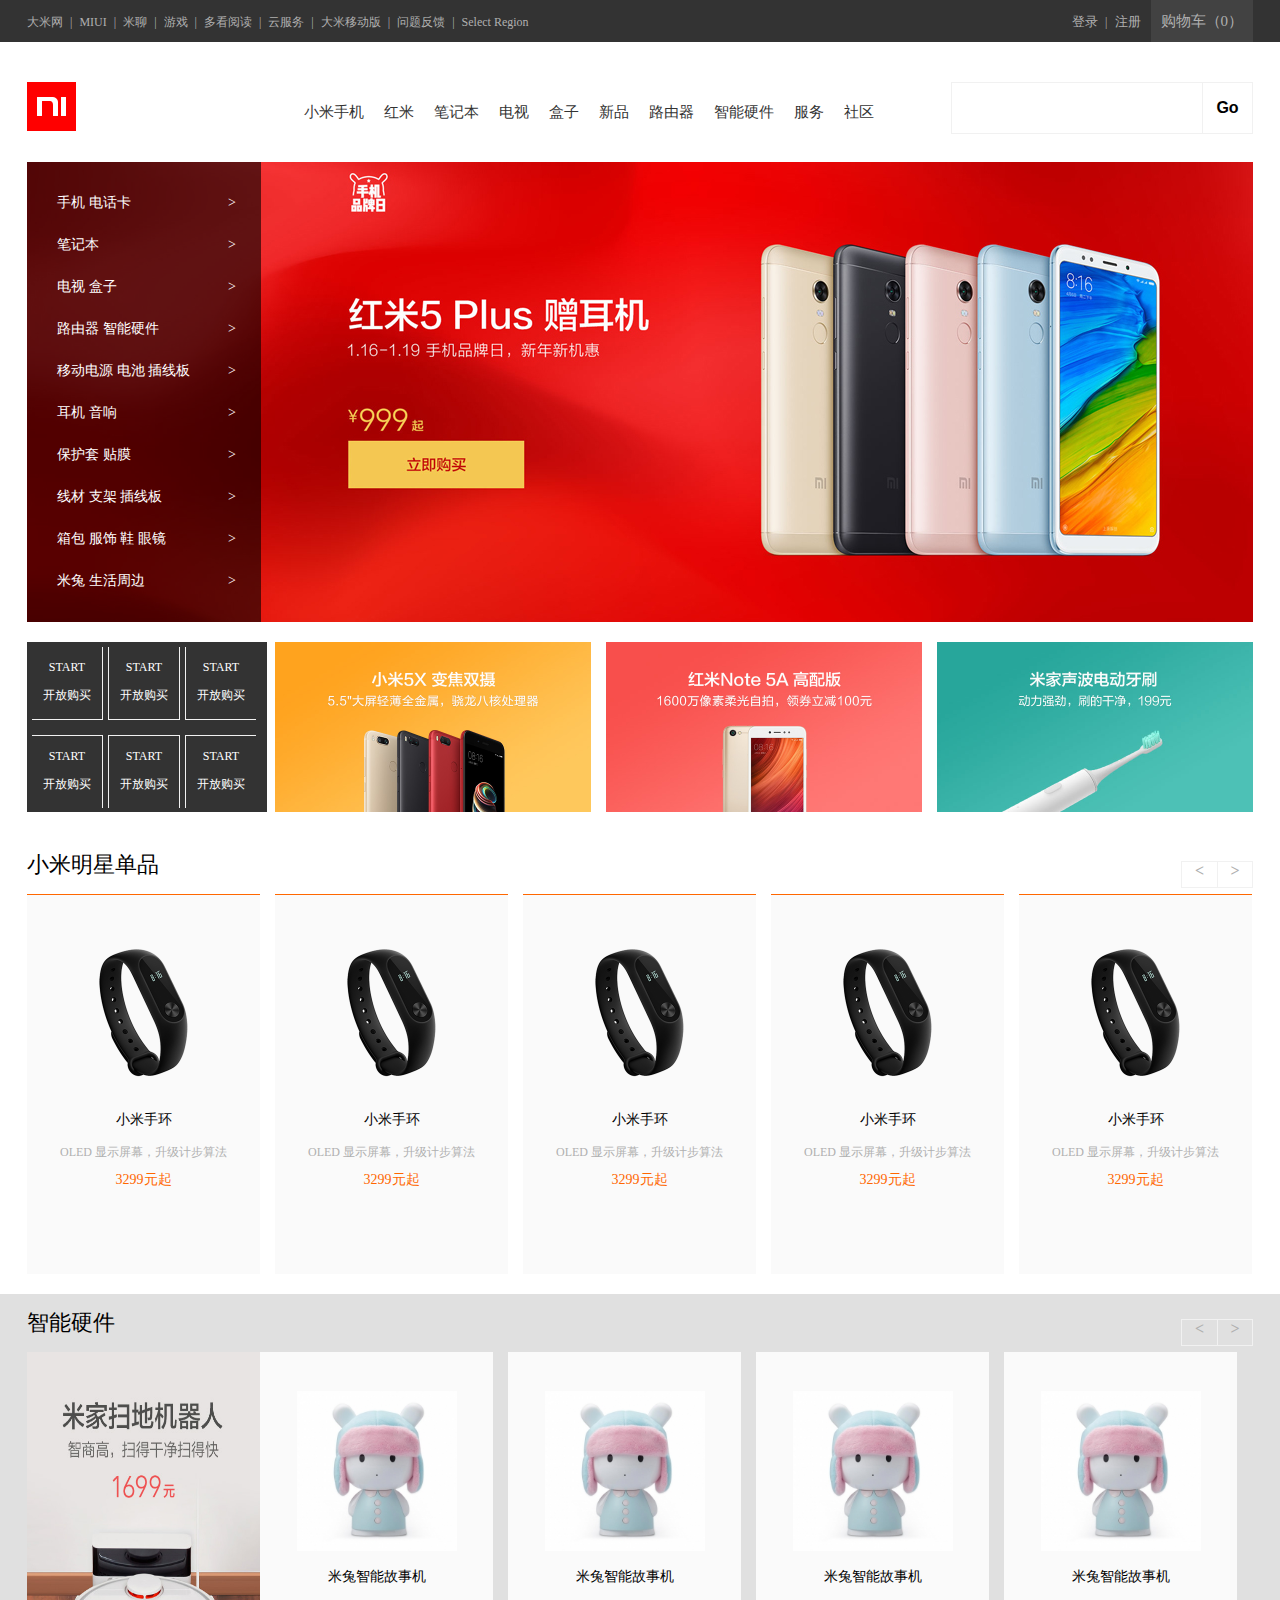
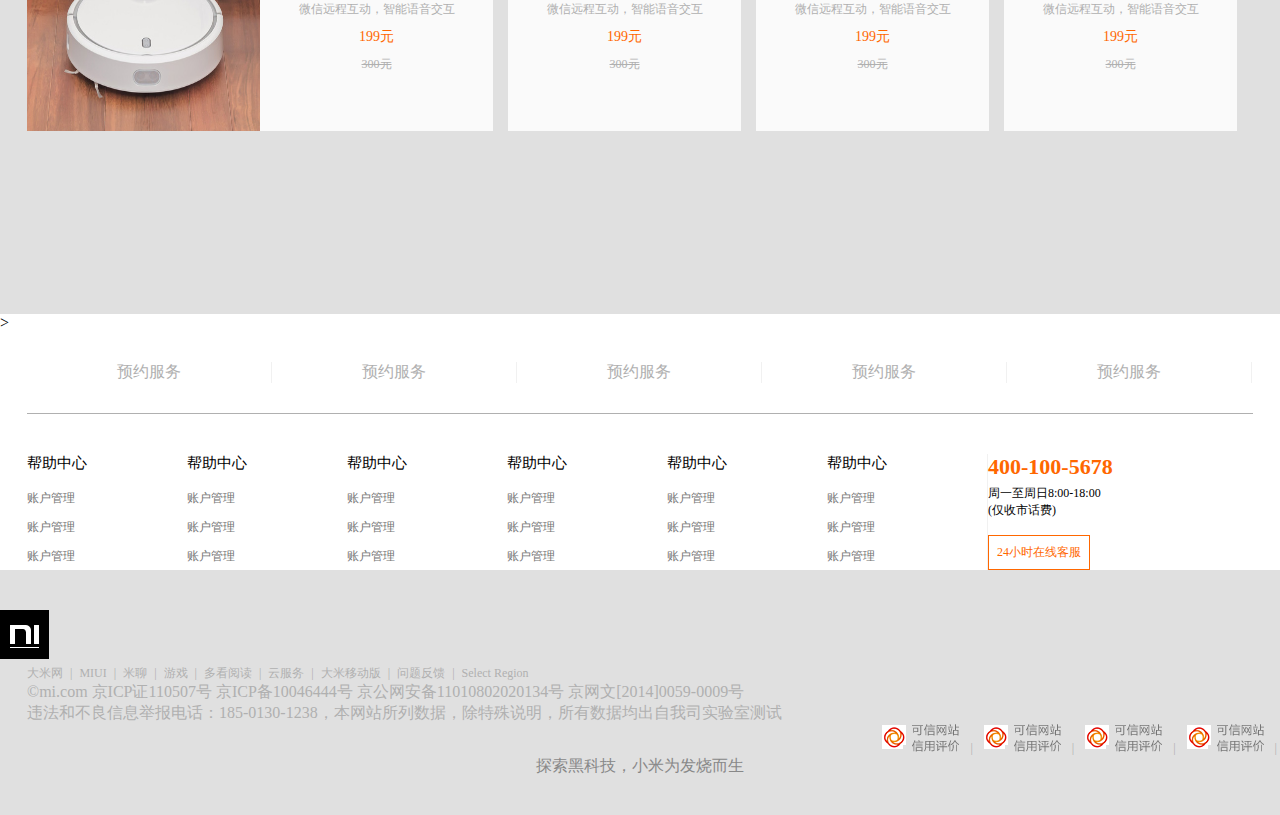
==== index.html @ 0081e601 "666" ====
<!DOCTYPE html>
<html lang="en">
<head>
    <meta charset="UTF-8">
    <title> 我们不一样</title>
    <link rel="stylesheet" href="./reset.css">
    <link rel="stylesheet" href="./02.css">
    <link rel="stylesheet" href="./qcfudong.css">
</head>
<body>
<!--头部开始-->
    <div class="top clear-fix">
        <div class="topzi">
            <div class="topleft" >
                <a href="">大米网</a>
                <span class="shu">|</span>
                <a href="">MIUI</a>
                <span class="shu">|</span>
                <a href="">米聊</a>
                <span class="shu">|</span>
                <a href="">游戏</a>
                <span class="shu">|</span>
                <a href="">多看阅读</a>
                <span class="shu">|</span>
                <a href="">云服务</a>
                <span class="shu">|</span>
                <a href="">大米移动版</a>
                <span class="shu">|</span>
                <a href="">问题反馈</a>
                <span class="shu">|</span>
                <a href="">Select Region</a>
            </div>
            <div class="topright">
                <div class="denglu">
                    <a href="">登录</a>
                    <span class="shu">|</span>
                    <a href="">注册</a>
                </div>
                <div class="shopcar">
                    <a href="">购物车（0）</a>
                </div>
            </div>
        </div>
    </div>
<!--头部结束-->
<!--导航开始-->
    <div class="nav clear-fix" >
        <h1 class="logo">
            <a href="#">
                <img src="./imgs/mi-logo.png" alt="小米官网">
            </a>
        </h1>
        <ul class="nav-item-wrap">
            <li><a href="">小米手机</a></li>
            <li><a href="">红米</a></li>
            <li><a href="">笔记本</a></li>
            <li><a href="">电视</a></li>
            <li><a href="">盒子</a></li>
            <li><a href="">新品</a></li>
            <li><a href="">路由器</a></li>
            <li><a href="">智能硬件</a></li>
            <li><a href="">服务</a></li>
            <li><a href="">社区</a></li>
        </ul>
        <div class="search-bar">
            <input type="text" class="search-input">
            <button class="search-btn">Go</button>
        </div>
    </div>
<!--导航结束-->
<!--轮播图开始-->
    <div class="banner clear-fix">
        <div class="side-bar">
            <ul>
                <li><a href="">手机 电话卡</a></li>
                <li><a href="">笔记本</a></li>
                <li><a href="">电视 盒子</a></li>
                <li><a href="">路由器 智能硬件</a></li>
                <li><a href="">移动电源 电池 插线板</a></li>
                <li><a href="">耳机 音响</a></li>
                <li><a href="">保护套 贴膜</a></li>
                <li><a href="">线材 支架 插线板</a></li>
                <li><a href="">箱包 服饰 鞋 眼镜</a></li>
                <li><a href="">米兔 生活周边</a></li>
            </ul>
        </div>
        <div class="banner-main">
            <img src="./imgs/hongmi5.jpg" alt="">
        </div>

    </div>
<!--轮播图结束-->
<!--主打产品开始-->
    <div class="home-hero clear-fix">
        <ul class="home-hero-left clear-fix">
            <li class="bdn-left bdn-top">
                <p class="item-title"><a href="">START</a></p>
                <p class="item-desc"><a href="">开放购买</a></p>
            </li>
            <li class=" bdn-top">
                <p class="item-title"><a href="">START</a></p>
                <p class="item-desc"><a href="">开放购买</a></p>
            </li>
            <li class="last bdn-right bdn-top ">
                <p class="item-title"><a href="">START</a></p>
                <p class="item-desc"><a href="">开放购买</a></p>
            </li>
            <li class="bdn-left bdn-bottom">
                <p class="item-title"><a href="">START</a></p>
                <p class="item-desc"><a href="">开放购买</a></p>
            </li>
            <li class="bdn-bottom">
                <p class="item-title"><a href="">START</a></p>
                <p class="item-desc"><a href="">开放购买</a></p>
            </li>
            <li class="last bdn-right bdn-bottom ">
                <p class="item-title"><a href="">START</a></p>
                <p class="item-desc"><a href="">开放购买</a></p>
            </li>
        </ul>
        <ul class="home-hero-right">
            <li>
                <a href="">
                    <img class="home-item" src="./imgs/home1.jpg" alt="">
                </a>
            </li>
            <li>
                <a href="">
                    <img class="home-item" src="./imgs/home2.jpg" alt="">
                </a>
            </li>
            <li class="last">
                <a href="">
                    <img class="home-item" src="./imgs/home3.jpg" alt="">
                </a>
            </li>
        </ul>
    </div>
    <!--主打产品结束-->
    <!--明星单品开始-->
    <div class="star-single clear-fix">
        <h2>小米明星单品</h2>
        <ul class="btns">
            <li><</li>
            <li class="last">></li>
        </ul>
        <ul class="star-single-main">
            <li class="single-item">
                <a href=""><img src="./imgs/shouhuan.png" alt=""></a>
                <h3><a href="">小米手环</a></h3>
                <p>OLED 显示屏幕，升级计步算法</p>
                <p class="price">3299元起</p>
            </li>
            <li class="single-item">
                <a href=""><img src="./imgs/shouhuan.png" alt=""></a>
                <h3><a href="">小米手环</a></h3>
                <p>OLED 显示屏幕，升级计步算法</p>
                <p class="price">3299元起</p>
            </li>
            <li class="single-item">
                <a href=""><img src="./imgs/shouhuan.png" alt=""></a>
                <h3><a href="">小米手环</a></h3>
                <p>OLED 显示屏幕，升级计步算法</p>
                <p class="price">3299元起</p>
            </li>
            <li class="single-item">
                <a href=""><img src="./imgs/shouhuan.png" alt=""></a>
                <h3><a href="">小米手环</a></h3>
                <p>OLED 显示屏幕，升级计步算法</p>
                <p class="price">3299元起</p>
            </li>
            <li class="last single-item">
                <a href=""><img src="./imgs/shouhuan.png" alt=""></a>
                <h3><a href="">小米手环</a></h3>
                <p>OLED 显示屏幕，升级计步算法</p>
                <p class="price">3299元起</p>
            </li>
        </ul>
    </div>
    <!--明星单品结束-->
    <!--智能硬件开始-->
    <div class="zhinengwai">
        <div class="zhineng clear-fix">
            <h2>智能硬件</h2>
            <ul class="btns">
                <li><</li>
                <li class="last">></li>
            </ul>
            <ul class="zn-main">
                <li class="first">
                    <a href=""><img src="./imgs/saodi.jpg" alt=""></a>
                </li>
                <li class="second">
                    <a href=""><img src="./imgs/mitu.jpg" alt=""></a>
                    <h3><a href="">米兔智能故事机</a></h3>
                    <p>微信远程互动，智能语音交互</p>
                    <p class="newprice">199元</p>
                    <p class="oldprice">300元</p>
                </li>
                <li class="second">
                    <a href=""><img src="./imgs/mitu.jpg" alt=""></a>
                    <h3><a href="">米兔智能故事机</a></h3>
                    <p>微信远程互动，智能语音交互</p>
                    <p class="newprice">199元</p>
                    <p class="oldprice">300元</p>
                </li>
                <li class="second">
                    <a href=""><img src="./imgs/mitu.jpg" alt=""></a>
                    <h3><a href="">米兔智能故事机</a></h3>
                    <p>微信远程互动，智能语音交互</p>
                    <p class="newprice">199元</p>
                    <p class="oldprice">300元</p>
                </li>
                <li class="second">
                    <a href=""><img src="./imgs/mitu.jpg" alt=""></a>
                    <h3><a href="">米兔智能故事机</a></h3>
                    <p>微信远程互动，智能语音交互</p>
                    <p class="newprice">199元</p>
                    <p class="oldprice">300元</p>
                </li>
            </ul>
        </div>
    </div>>
    <!--智能硬件结束-->
    <!--服务中心开始-->
    <div class="service clear-fix">
        <ul class="main-service clear-fix">
            <li>
                <a href="">预约服务</a>
            </li>
            <li>
                <a href="">预约服务</a>
            </li>
            <li>
                <a href="">预约服务</a>
            </li>
            <li>
                <a href="">预约服务</a>
            </li>
            <li class="last">
                <a href="">预约服务</a>
            </li>
        </ul>
        <div class="service-links">
            <dl class=" service-item" >
                <dt>帮助中心</dt>
                <dd><a href="">账户管理</a></dd>
                <dd><a href="">账户管理</a></dd>
                <dd><a href="">账户管理</a></dd>
            </dl>
            <dl class=" service-item">
                <dt>帮助中心</dt>
                <dd><a href="">账户管理</a></dd>
                <dd><a href="">账户管理</a></dd>
                <dd><a href="">账户管理</a></dd>
            </dl>
            <dl class=" service-item">
                <dt>帮助中心</dt>
                <dd><a href="">账户管理</a></dd>
                <dd><a href="">账户管理</a></dd>
                <dd><a href="">账户管理</a></dd>
            </dl>
            <dl class=" service-item">
                <dt>帮助中心</dt>
                <dd><a href="">账户管理</a></dd>
                <dd><a href="">账户管理</a></dd>
                <dd><a href="">账户管理</a></dd>
            </dl>
            <dl class=" service-item">
                <dt>帮助中心</dt>
                <dd><a href="">账户管理</a></dd>
                <dd><a href="">账户管理</a></dd>
                <dd><a href="">账户管理</a></dd>
            </dl>
            <dl class=" service-item">
                <dt>帮助中心</dt>
                <dd><a href="">账户管理</a></dd>
                <dd><a href="">账户管理</a></dd>
                <dd><a href="">账户管理</a></dd>
            </dl>
            <div class="phone">
                <p class="phone-number">400-100-5678</p>
                <p class="phone-desc">
                    周一至周日8:00-18:00 <br>
                    (仅收市话费)
                </p>
                <a href="#" class="link-item">
                    24小时在线客服
                </a>

            </div>
        </div>
    </div>
    <!--服务中心结束-->
    <!--底部开始-->
    <div class="bottom clear-fix">
        <div class="b-top clear-fix">
            <div class="b-t-left">
                <div class=" b-t-l-left">
                    <img src="./imgs/xiaomi_logo.png" alt="">
                <div>
                <div class="b-t-l-right">
                    <div class="b-t-l-r-1">
                        <a href="">大米网</a>
                        <span class="shu">|</span>
                        <a href="">MIUI</a>
                        <span class="shu">|</span>
                        <a href="">米聊</a>
                        <span class="shu">|</span>
                        <a href="">游戏</a>
                        <span class="shu">|</span>
                        <a href="">多看阅读</a>
                        <span class="shu">|</span>
                        <a href="">云服务</a>
                        <span class="shu">|</span>
                        <a href="">大米移动版</a>
                        <span class="shu">|</span>
                        <a href="">问题反馈</a>
                        <span class="shu">|</span>
                        <a href="">Select Region</a>
                    <div>
                    <div class="b-t-l-r-2">
                        <p>©mi.com 京ICP证110507号 京ICP备10046444号 京公网安备11010802020134号 京网文[2014]0059-0009号</p>
                    </div>
                    <div class="b-t-l-r-3">
                        <p>违法和不良信息举报电话：185-0130-1238，本网站所列数据，除特殊说明，所有数据均出自我司实验室测试</p>
                    </div>
                </div>
            </div>
            <div class="b-t-right">
                <a href=""><img src="./imgs/v-logo-1.png" alt=""></a>
                <span class="shu">|</span>
                <a href=""><img src="./imgs/v-logo-1.png" alt=""></a>
                <span class="shu">|</span>
                <a href=""><img src="./imgs/v-logo-1.png" alt=""></a>
                <span class="shu">|</span>
                <a href=""><img src="./imgs/v-logo-1.png" alt=""></a>
                <span class="shu">|</span>
            </div>

        </div>
        <div class="b-bottom">
            <p >探索黑科技，小米为发烧而生</p>
        </div>
    </div>
    <!--底部结束-->
</body>
</html>
---- 02.css ----
/*头部开始*/
.top{
    height: 42px;
    line-height: 42px;
    background: #333333;
}
.topzi{
    width: 1226px;
    margin: 0 auto;
}
.topzi a{
    font-size: 12px;
    color: #b0b0b0;
}
.topleft{
    float: left;
}
.topright{
    float: right;
}
.topright .denglu{
    float: left;
}
.topright .shopcar{
    float:left;
}
.shu{
    font-size: 12px;
    color: #b0b0b0;
    font-style: normal;
    margin: 0 3px;
}
.denglu a{
    font-size: 13px;
}
.topright .shopcar{
    margin-left: 10px;
    padding: 0 10px;
    text-align: center;
    background: #424242;
}
.topright .shopcar a{
    font-size: 15px;
}
/*头部结束*/
/*导航开始*/
.nav{
    width: 1226px;
    margin: 20px auto 0;
    line-height: 100px;
}
.nav .logo{
    float: left;
}
.logo{
    margin-top: 20px;
    width: 49px;
    height: 49px;
}
.logo a{
    display: block;
    background: red;
}
.logo a img{
    display: block;
}
.nav-item-wrap{
    margin-left: 218px;
    float: left;
}
.nav-item-wrap li{
    padding: 0 10px;
    float: left;
}
.nav-item-wrap li a{
    color: #333333;
    font-size: 15px;
}
.nav-item-wrap li a:hover{
    color: #ff6700;
    text-decoration: none;
}
.search-bar{
    float: right;
}
.search-bar{
    margin-top: 20px;
    width: 300px;
    height: 50px;
    border: 1px solid #f1f1f1;
}
.search-bar .search-input{
    float: left;
    border: none;
    padding: 0 5px;
    width: 240px;
    height: 50px;
}
.search-btn{
    width: 50px;
    height: 50px;
    font-weight: 700;
    border: none;
    outline: none;
    background: #ffffff;
    border-left: 1px solid #f1f1f1;
    float: left;
}
/*导航结束*/
/*轮播图开始*/
.banner{
    position: relative;
    width: 1226px;
    height: 460px;
    margin: 0 auto;
}
.banner .side-bar{
    position: absolute;
    top: 0;
    left: 0;
    bottom: 0;
    background: rgba(0,0,0,0.6);
}
.banner ul{
    padding: 20px 0;
}
.banner ul li{
    height: 42px;
    line-height: 42px;
    width: 234px;
}
.banner ul li:hover{
    background: #ff6700;
}
.banner ul li a{
    display: block;
    font-size: 14px;
    padding-left: 30px;
    padding-right: 25px;
    height: 42px;
    line-height: 42px;
    color: #ffffff;
}
.banner ul li a:hover{
    text-decoration: none;
}
.banner ul li a::after{
    content:'>';
    color: #ffffff;
    float: right;
}
/*轮播图结束*/
/*主打产品开始*/
.home-hero{
    width: 1226px;
    margin: 20px auto 0;
}
.home-hero-left{
    float: left;
    padding: 5px;
    width: 230px;
    height: 160px;
    background: #333333;
}
.home-hero-left li{
    margin: 0 5px 15px 0;
    float: left;
    width: 70px;
    height: 72px;
    text-align: center;
    border: 1px solid #f1f1f1;
}
.home-hero-left li .last{
    margin-right:0 ;
}
.home-hero-left li p{
    margin-top: 10px;
}
.home-hero-left a{
    color: #ffffff;
    font-size: 12px;
}
.home-hero-left .bdn-left{
    border-left: none;
}
.home-hero-left .bdn-right{
    border-right: none;
}
.home-hero-left .bdn-bottom{
    border-bottom: none;
}
.home-hero-left .bdn-top{
    border-top: none;
}
.home-hero-right{
    float: right;
}
.home-hero-right li{
    float: left;
    margin-right: 15px;
}
.home-hero-right .last {
    margin-right: 0;
}
.home-hero-right a img{
    width: 316px;
    height: 170px;
}
/*主打产品结束*/
/*明星单品开始*/
.star-single{
    position: relative;
    width: 1226px;
    margin: 20px auto 0;
}
.star-single h2{
    font-weight: 200;
    line-height: 58px;
    height: 58px;
    font-size: 22px;
}
.star-single .btns{
    position: absolute;
    top: 25px;
    right: 0;
    width: 70px;
    height: 25px;
    border: 1px solid #f1f1f1;
    text-align: center;
}
.star-single .btns li{
    width: 35px;
    height: 25px;
    float: left;
    font-size: 16px;
    font-weight: 700;
    color: #b0b0b0;
}
.star-single .btns li.last{
    width: 34px;
    border-left: 1px solid #f1f1f1;
}
.single-item{
    float: left;
    margin-right: 15px;
    width: 233px;
    height: 340px;
    padding-top: 39px;
    border-top: 1px solid #ff6700;
    text-align: center;
    background: #fafafa;
}
.last{
    margin-right: 0;
}
.single-item img{
    width: 160px;
    height: 160px;
}
.single-item h3{
    margin: 12px 0 15px;
}
.single-item h3 a{
    font-size: 14px;
    text-decoration: none;
    font-weight: 200;
    color: #000000;
}
.single-item p{
    margin: 10px 0;
    font-size: 12px;
    color: #b0b0b0;
}
.single-item .price{
    font-size: 14px;
    color: #ff6700;
    margin: 0;
}
/*明星单品结束*/
/*智能硬件开始*/
.zhinengwai{
    height: 620px;
    background: #e0e0e0;
}
.zhineng{
    position: relative;
    width: 1226px;
    margin: 20px auto 0;
}
.zhineng h2{
    font-weight: 200;
    line-height: 58px;
    height: 58px;
    font-size: 22px;
}
.zhineng .btns{
    position: absolute;
    top: 25px;
    right: 0;
    width: 70px;
    height: 25px;
    border: 1px solid #f1f1f1;
    text-align: center;
}
.zhineng .btns li{
    width: 35px;
    height: 25px;
    float: left;
    font-size: 16px;
    font-weight: 700;
    color: #b0b0b0;
}
.zhineng .btns li.last{
    width: 34px;
    border-left: 1px solid #f1f1f1;
}
.zn-main{
    float: left;
}
.first{
    float: left;
}
.first img {
    width: 233px;
    height:379px;
}
.second{
    float: left;
    margin-right: 15px;
    width: 233px;
    height: 340px;padding-top: 39px;
    text-align: center;
    background: #fafafa;
}
.last{
    margin-right: 0;
}
.second img{
    width: 160px;
    height: 160px;
}
.second h3{
    margin: 12px 0 15px;
}
.second h3 a{
    font-size: 14px;
    text-decoration: none;
    font-weight: 200;
    color: #000000;
}
.second p{
    margin: 10px 0;
    font-size: 12px;
    color: #b0b0b0;
}
.second .newprice{
    font-size: 14px;
    color: #ff6700;
    margin: 0;
}
.second .oldprice{
    text-decoration: line-through;
}
/*智能硬件结束*/
/*服务中心开始*/
.service{
    width: 1226px;
    margin: 0 auto;
}
.main-service{
    padding: 30px 0;
    border-bottom: 1px solid #b0b0b0;
}
.main-service li{
    float: left;
    width: 244px;
    text-align: center;
    font-size: 16px;
    color: #b0b0b0;
    border-right: 1px solid #f1f1f1;
}
.main-service li a{
    font-size: 16px;
    color: #b0b0b0;
    text-decoration: none;
}
.main-service li a:hover{
    color: #ff6700;
}
.main-service li .last{
    border-right: none;
}
.service-links{
    padding: 40px 0;
}
.service-links dl{
    float: left;
    width: 160px;
    height: 112px;
}
.service-links dl dt{
    font-size: 15px;
    margin-bottom: 15px;
}
.service-links dl dd{
    margin-top: 10px;
}
.service-links dl a{
    font-size: 12px;
    text-decoration: none;
    color: #757575;
}
.phone{
    float: left;
    width:250px;
    border-left: 1px solid #f1f1f1;
}
.phone .phone-number{
    font-size: 22px;
    color: #ff6700;
    font-weight: 700;
}
.phone-desc{
    font-size: 12px;
    margin-top: 5px;
}
.phone .link-item{
    display:inline-block;
    padding: 8px;
    font-size: 12px;
    text-decoration: none;
    color: #ff6700;
    border: 1px solid #ff6700 ;
    margin-top: 16px;
}
/*服务中心结束*/
/*底部开始*/
.bottom{
    padding: 40px 0;
    background:#e0e0e0;
}
.b-t-l-r-1{
    width: 1226px;
    margin: 0 auto;
}
.b-t-l-r-1 a{
    font-size: 12px;
    color: #b0b0b0;
}
.b-t-l-r-2 {
    color: #b0b0b0;
}
.b-t-l-r-3{
    color: #b0b0b0;
}
.b-t-right{
    float: right;
}
.b-bottom  {
    margin-top: 30px;
    height: 19px;
    background: #e0e0e0;
    text-align: center;
    color: #888;
    clear: both;
}
/*底部结束*/
---- qcfudong.css ----
.clear-fix::after{
    content: '';
    display: block;
    clear: both;
    width: 0;
    height: 0;
    overflow: hidden;
    visibility: hidden;
}
/*兼容IE*/
.clear-fix{
    zoom:1
}
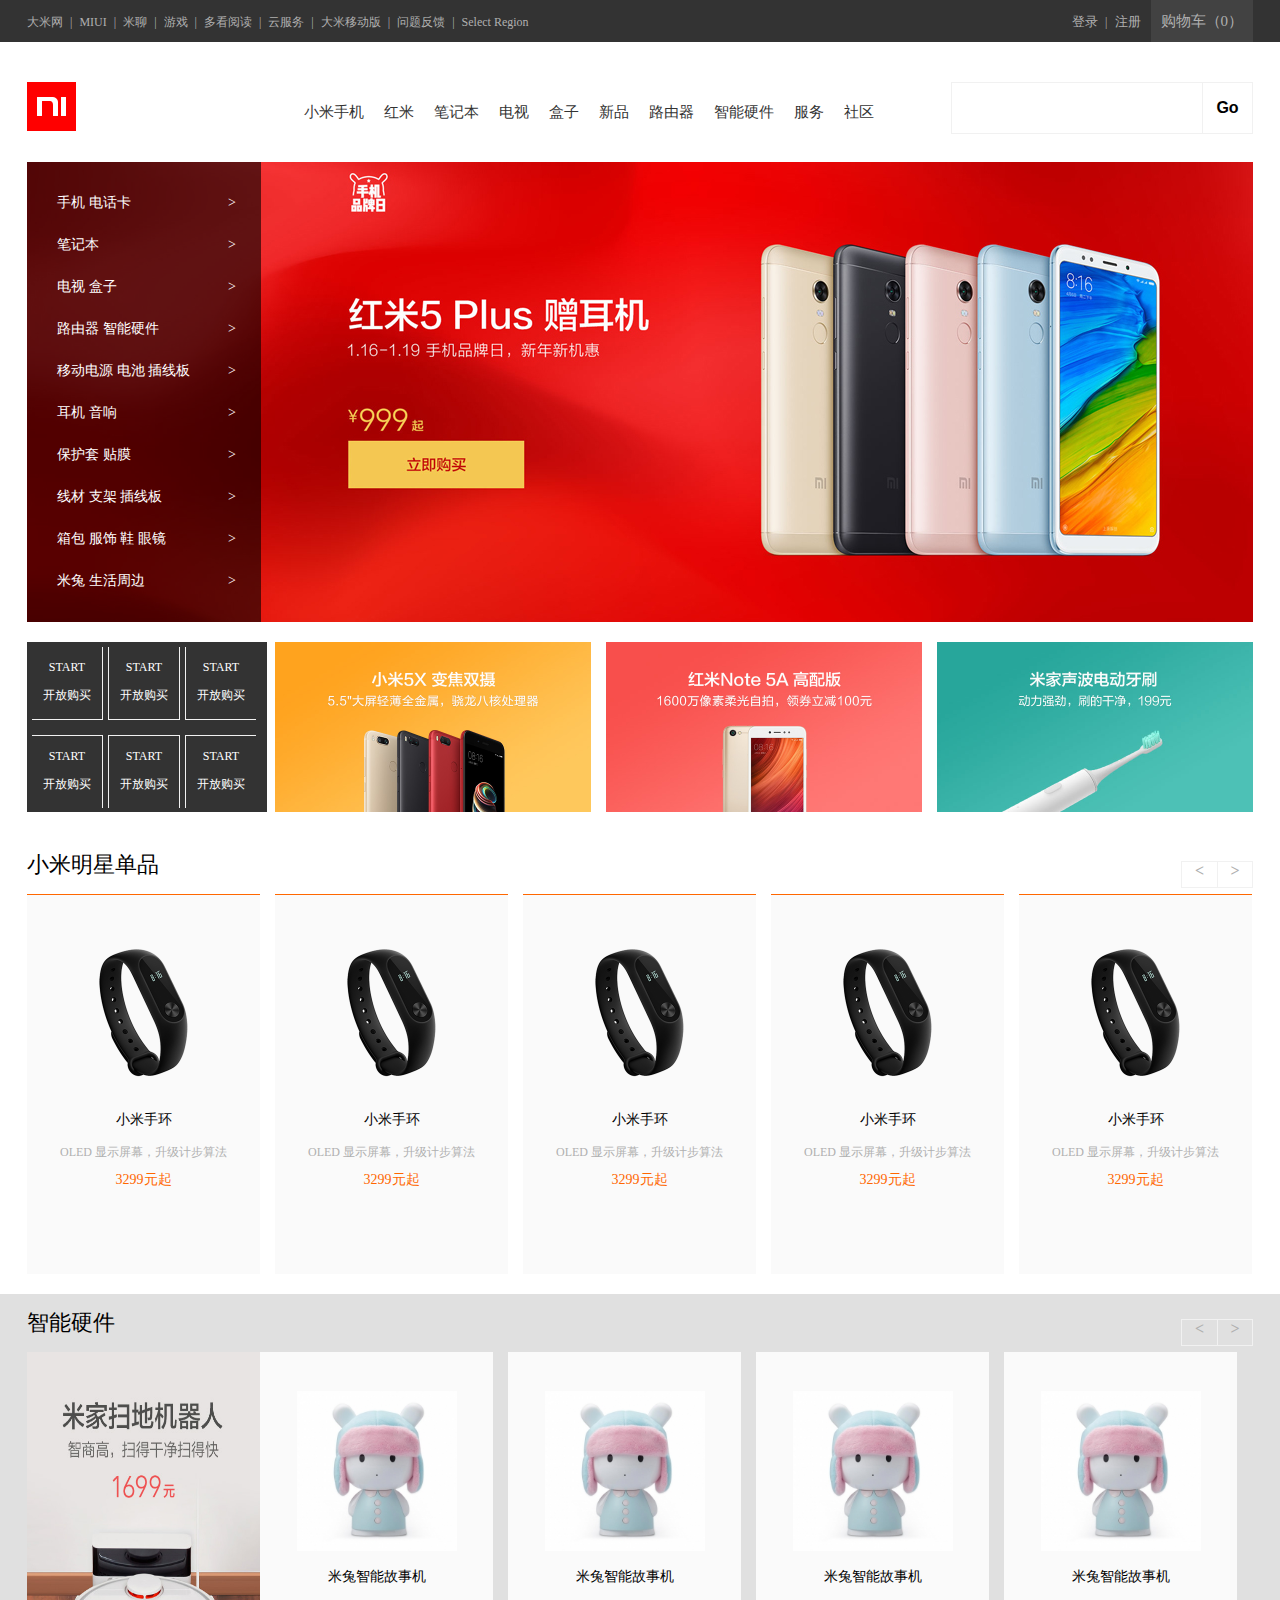
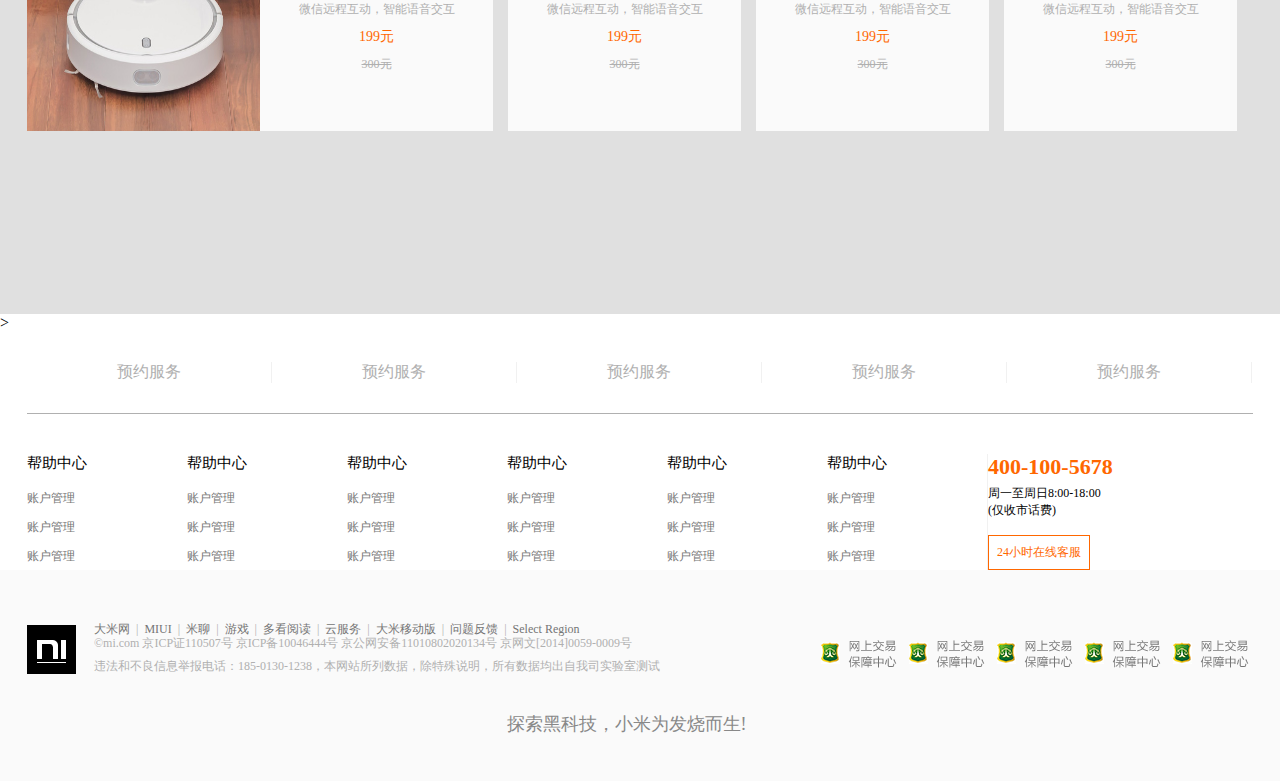
==== commit c37216f1: "单词拼错了，嘤嘤嘤" ====
--- a/index.html
+++ b/index.html
@@ -293,56 +293,47 @@
     </div>
     <!--服务中心结束-->
     <!--底部开始-->
-    <div class="bottom clear-fix">
-        <div class="b-top clear-fix">
-            <div class="b-t-left">
-                <div class=" b-t-l-left">
-                    <img src="./imgs/xiaomi_logo.png" alt="">
-                <div>
-                <div class="b-t-l-right">
-                    <div class="b-t-l-r-1">
-                        <a href="">大米网</a>
-                        <span class="shu">|</span>
-                        <a href="">MIUI</a>
-                        <span class="shu">|</span>
-                        <a href="">米聊</a>
-                        <span class="shu">|</span>
-                        <a href="">游戏</a>
-                        <span class="shu">|</span>
-                        <a href="">多看阅读</a>
-                        <span class="shu">|</span>
-                        <a href="">云服务</a>
-                        <span class="shu">|</span>
-                        <a href="">大米移动版</a>
-                        <span class="shu">|</span>
-                        <a href="">问题反馈</a>
-                        <span class="shu">|</span>
-                        <a href="">Select Region</a>
-                    <div>
-                    <div class="b-t-l-r-2">
-                        <p>©mi.com 京ICP证110507号 京ICP备10046444号 京公网安备11010802020134号 京网文[2014]0059-0009号</p>
-                    </div>
-                    <div class="b-t-l-r-3">
-                        <p>违法和不良信息举报电话：185-0130-1238，本网站所列数据，除特殊说明，所有数据均出自我司实验室测试</p>
-                    </div>
-                </div>
-            </div>
-            <div class="b-t-right">
-                <a href=""><img src="./imgs/v-logo-1.png" alt=""></a>
-                <span class="shu">|</span>
-                <a href=""><img src="./imgs/v-logo-1.png" alt=""></a>
-                <span class="shu">|</span>
-                <a href=""><img src="./imgs/v-logo-1.png" alt=""></a>
-                <span class="shu">|</span>
-                <a href=""><img src="./imgs/v-logo-1.png" alt=""></a>
-                <span class="shu">|</span>
-            </div>
-
-        </div>
-        <div class="b-bottom">
-            <p >探索黑科技，小米为发烧而生</p>
-        </div>
-    </div>
+<div class=" bottom clear-fix">
+    <div class="b-top clear-fix">
+        <div class="logo"><img src="./imgs/xiaomi_logo.png" alt=""></div>
+        <div class="text clear-fix">
+            <div class="b-item">
+                <a href="">大米网</a>
+                <span class="shu">|</span>
+                <a href="">MIUI</a>
+                <span class="shu">|</span>
+                <a href="">米聊</a>
+                <span class="shu">|</span>
+                <a href="">游戏</a>
+                <span class="shu">|</span>
+                <a href="">多看阅读</a>
+                <span class="shu">|</span>
+                <a href="">云服务</a>
+                <span class="shu">|</span>
+                <a href="">大米移动版</a>
+                <span class="shu">|</span>
+                <a href="">问题反馈</a>
+                <span class="shu">|</span>
+                <a href="">Select Region</a>
+            </div>
+            <div class="b-info">
+                <p>©mi.com 京ICP证110507号 京ICP备10046444号 京公网安备11010802020134号 京网文[2014]0059-0009号 </p><br>
+                <p>违法和不良信息举报电话：185-0130-1238，本网站所列数据，除特殊说明，所有数据均出自我司实验室测试</p>
+            </div>
+        </div>
+        <div class="judge">
+            <a href=""><img src="./imgs/v-logo-3.png" alt=""></a>
+            <a href=""><img src="./imgs/v-logo-3.png" alt=""></a>
+            <a href=""><img src="./imgs/v-logo-3.png" alt=""></a>
+            <a href=""><img src="./imgs/v-logo-3.png" alt=""></a>
+            <a href=""><img src="./imgs/v-logo-3.png" alt=""></a>
+        </div>
+    </div>
+    <div class="b-bottom">
+        <p class="slogan">探索黑科技，小米为发烧而生!</p>
+    </div>
+</div>
+</div>
     <!--底部结束-->
 </body>
 </html>--- a/02.css
+++ b/02.css
@@ -368,7 +368,7 @@
     margin: 0 auto;
 }
 .main-service{
-    padding: 30px 0;
+    padding: 30px  0;
     border-bottom: 1px solid #b0b0b0;
 }
 .main-service li{
@@ -436,32 +436,68 @@
 /*服务中心结束*/
 /*底部开始*/
 .bottom{
-    padding: 40px 0;
-    background:#e0e0e0;
-}
-.b-t-l-r-1{
-    width: 1226px;
-    margin: 0 auto;
-}
-.b-t-l-r-1 a{
-    font-size: 12px;
-    color: #b0b0b0;
-}
-.b-t-l-r-2 {
-    color: #b0b0b0;
-}
-.b-t-l-r-3{
-    color: #b0b0b0;
-}
-.b-t-right{
+    padding: 50px 0;
+    font-size: 12px;
+    background: #fafafa;
+}
+.b-top{
+    position: relative;
+    width: 1226px;
+    margin-right: auto;
+    margin-left: auto;
+}
+.b-top .logo{
+    float: left;
+    width: 57px;
+    height: 57px;
+    margin-right: 10px;
+    margin-top: 5px;
+}
+.b-top .b-item{
+    margin: 0;
+    line-height: 18px;
+}
+.b-top .b-item a{
+    font-size: 12px;
+    color: #757575;
+    text-decoration: none;
+}
+.b-info p{
+    line-height: 0px;
+    margin-top: 5px;
+    font-size: 12px;
+}
+.b-top .b-item a:hover{
+    color: #ff6700;
+}
+.b-top .b-item span{
+    color: #b0b0b0;
+}
+.b-top .b-info{
+    display: inline-block;
+    margin: 0;
+    line-height: 18px;
+    color: #b0b0b0;
+    font-size: 12px;
+}
+.b-top .judge{
+    position: absolute;
+    right: 0;
+    top: 20px;
     float: right;
-}
-.b-bottom  {
-    margin-top: 30px;
+    width: auto;
+    height: 28px;
+    margin-left: 0px;
+}
+.b-bottom{
+    clear: both;
+    margin: 30px auto 0;
+    width: 267px;
     height: 19px;
-    background: #e0e0e0;
-    text-align: center;
-    color: #888;
-    clear: both;
+}
+.b-bottom .slogan{
+    color: #888888;
+    font-size: 18px;
+    font-family: 华文新魏;
 }
 /*底部结束*/
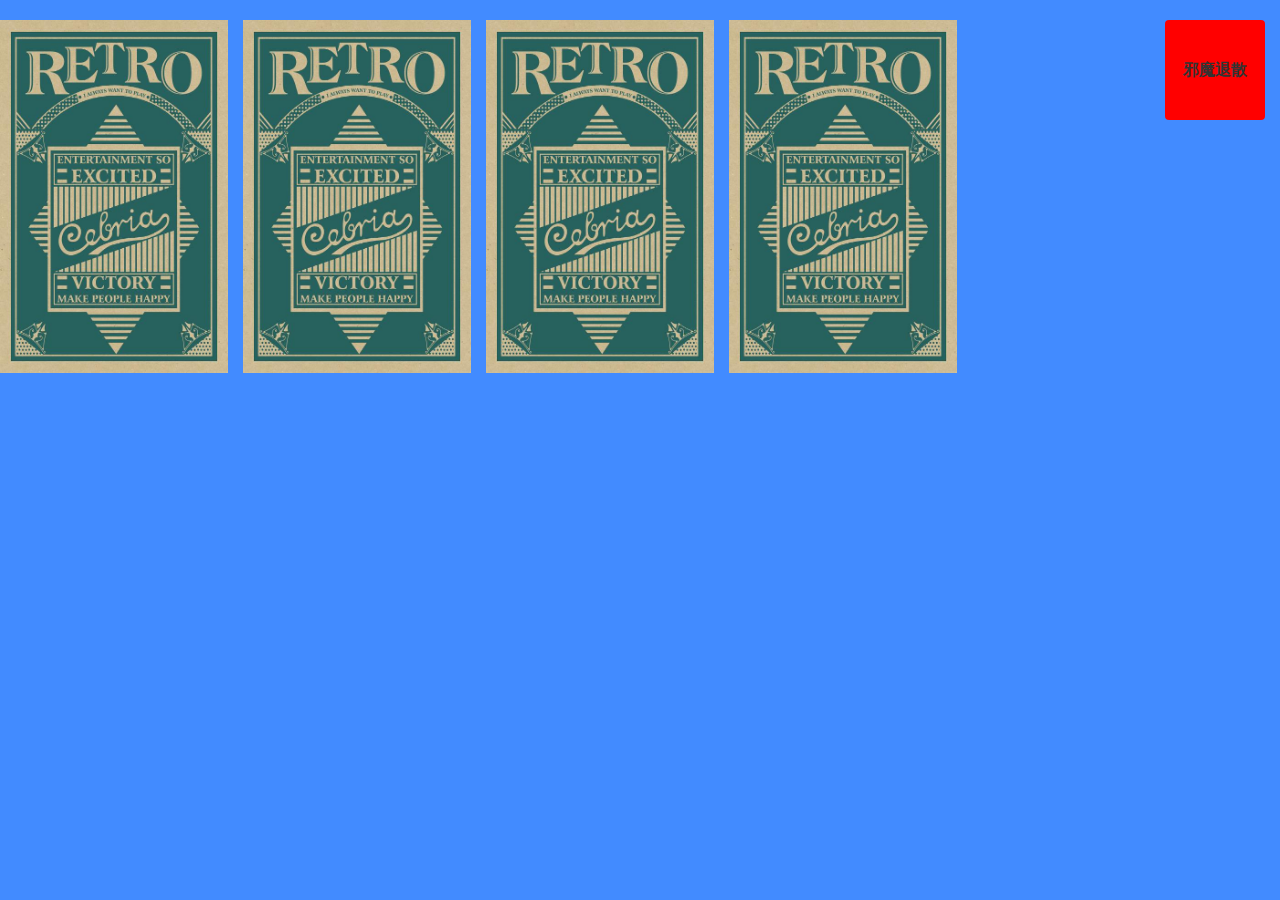
==== commit b4d6f31e: "你要的帅哥" ====
--- a/index.html
+++ b/index.html
@@ -2,338 +2,97 @@
 <html lang="en">
 <head>
     <meta charset="UTF-8">
-    <title> 我们不一样</title>
-    <link rel="stylesheet" href="./reset.css">
-    <link rel="stylesheet" href="./02.css">
-    <link rel="stylesheet" href="./qcfudong.css">
+    <title>亲，你要的帅哥哦(・。・)</title>
+    <style>
+        * {
+            margin: 0;
+            padding: 0;
+        }
+        img {
+            width: 228px;
+            height: 353px;
+        }
+        .container {
+            margin-top: 20px;
+        }
+        input {
+
+            display: none;
+        }
+        .label-wrap label {
+            transform-style: preserve-3d;
+            float: left;
+            margin-right: 15px;
+            width: 228px;
+            height: 353px;
+            position: relative;
+        }
+        .label-wrap label>img{
+            position: absolute;
+            top: 0;
+            left: 0;
+        }
+        body {
+            background: #428BFF;
+        }
+        .label-wrap label>img:first-child {
+            transform: rotateY(180deg);
+        }
+        .label-wrap label>img:last-child {
+            backface-visibility: hidden;
+        }
+        .container input:nth-child(1):checked~.label-wrap>label:nth-child(1){
+            transform: rotateY(180deg);
+        }
+        .container input:nth-child(2):checked~.label-wrap>label:nth-child(2){
+            transform: rotateY(180deg);
+        }
+        .container input:nth-child(3):checked~.label-wrap>label:nth-child(3){
+            transform: rotateY(180deg);
+        }
+        .container input:nth-child(4):checked~.label-wrap>label:nth-child(4){
+            transform: rotateY(180deg);
+        }
+        .container label{
+            transition: transform .5s linear;
+        }
+        .container .label-wrap>label:last-child {
+            float: right;
+            height: 100px;
+            width: 100px;
+            color: #333333;
+            text-align: center;
+            line-height: 100px;
+            border-radius: 4px;
+            font-weight: 700;
+            background: red;
+        }
+    </style>
 </head>
 <body>
-<!--头部开始-->
-    <div class="top clear-fix">
-        <div class="topzi">
-            <div class="topleft" >
-                <a href="">大米网</a>
-                <span class="shu">|</span>
-                <a href="">MIUI</a>
-                <span class="shu">|</span>
-                <a href="">米聊</a>
-                <span class="shu">|</span>
-                <a href="">游戏</a>
-                <span class="shu">|</span>
-                <a href="">多看阅读</a>
-                <span class="shu">|</span>
-                <a href="">云服务</a>
-                <span class="shu">|</span>
-                <a href="">大米移动版</a>
-                <span class="shu">|</span>
-                <a href="">问题反馈</a>
-                <span class="shu">|</span>
-                <a href="">Select Region</a>
-            </div>
-            <div class="topright">
-                <div class="denglu">
-                    <a href="">登录</a>
-                    <span class="shu">|</span>
-                    <a href="">注册</a>
-                </div>
-                <div class="shopcar">
-                    <a href="">购物车（0）</a>
-                </div>
-            </div>
+    <div class="container">
+        <input id="radio1" type="radio" name="radios" value="1">
+        <input id="radio2" type="radio" name="radios" value="2">
+        <input id="radio3" type="radio" name="radios" value="3">
+        <input id="radio4" type="radio" name="radios" value="4">
+        <input id="radio5" type="radio" name="radios" value="5">
+        <div class="label-wrap">
+            <label for="radio1">
+                <img src="./images/扑克牌/1.jpg" alt=""><img src="./images/扑克牌/5.jpg" alt="">
+            </label>
+            <label for="radio2">
+                <img src="./images/扑克牌/2.jpg" alt=""><img src="./images/扑克牌/5.jpg" alt="">
+            </label>
+            <label for="radio3">
+                <img src="./images/扑克牌/3.jpg" alt=""><img src="./images/扑克牌/5.jpg" alt="">
+            </label>
+            <label for="radio4">
+                <img src="./images/扑克牌/4.jpg" alt=""><img src="./images/扑克牌/5.jpg" alt="">
+            </label>
+            <label for="radio5">
+                邪魔退散
+            </label>
         </div>
     </div>
-<!--头部结束-->
-<!--导航开始-->
-    <div class="nav clear-fix" >
-        <h1 class="logo">
-            <a href="#">
-                <img src="./imgs/mi-logo.png" alt="小米官网">
-            </a>
-        </h1>
-        <ul class="nav-item-wrap">
-            <li><a href="">小米手机</a></li>
-            <li><a href="">红米</a></li>
-            <li><a href="">笔记本</a></li>
-            <li><a href="">电视</a></li>
-            <li><a href="">盒子</a></li>
-            <li><a href="">新品</a></li>
-            <li><a href="">路由器</a></li>
-            <li><a href="">智能硬件</a></li>
-            <li><a href="">服务</a></li>
-            <li><a href="">社区</a></li>
-        </ul>
-        <div class="search-bar">
-            <input type="text" class="search-input">
-            <button class="search-btn">Go</button>
-        </div>
-    </div>
-<!--导航结束-->
-<!--轮播图开始-->
-    <div class="banner clear-fix">
-        <div class="side-bar">
-            <ul>
-                <li><a href="">手机 电话卡</a></li>
-                <li><a href="">笔记本</a></li>
-                <li><a href="">电视 盒子</a></li>
-                <li><a href="">路由器 智能硬件</a></li>
-                <li><a href="">移动电源 电池 插线板</a></li>
-                <li><a href="">耳机 音响</a></li>
-                <li><a href="">保护套 贴膜</a></li>
-                <li><a href="">线材 支架 插线板</a></li>
-                <li><a href="">箱包 服饰 鞋 眼镜</a></li>
-                <li><a href="">米兔 生活周边</a></li>
-            </ul>
-        </div>
-        <div class="banner-main">
-            <img src="./imgs/hongmi5.jpg" alt="">
-        </div>
-
-    </div>
-<!--轮播图结束-->
-<!--主打产品开始-->
-    <div class="home-hero clear-fix">
-        <ul class="home-hero-left clear-fix">
-            <li class="bdn-left bdn-top">
-                <p class="item-title"><a href="">START</a></p>
-                <p class="item-desc"><a href="">开放购买</a></p>
-            </li>
-            <li class=" bdn-top">
-                <p class="item-title"><a href="">START</a></p>
-                <p class="item-desc"><a href="">开放购买</a></p>
-            </li>
-            <li class="last bdn-right bdn-top ">
-                <p class="item-title"><a href="">START</a></p>
-                <p class="item-desc"><a href="">开放购买</a></p>
-            </li>
-            <li class="bdn-left bdn-bottom">
-                <p class="item-title"><a href="">START</a></p>
-                <p class="item-desc"><a href="">开放购买</a></p>
-            </li>
-            <li class="bdn-bottom">
-                <p class="item-title"><a href="">START</a></p>
-                <p class="item-desc"><a href="">开放购买</a></p>
-            </li>
-            <li class="last bdn-right bdn-bottom ">
-                <p class="item-title"><a href="">START</a></p>
-                <p class="item-desc"><a href="">开放购买</a></p>
-            </li>
-        </ul>
-        <ul class="home-hero-right">
-            <li>
-                <a href="">
-                    <img class="home-item" src="./imgs/home1.jpg" alt="">
-                </a>
-            </li>
-            <li>
-                <a href="">
-                    <img class="home-item" src="./imgs/home2.jpg" alt="">
-                </a>
-            </li>
-            <li class="last">
-                <a href="">
-                    <img class="home-item" src="./imgs/home3.jpg" alt="">
-                </a>
-            </li>
-        </ul>
-    </div>
-    <!--主打产品结束-->
-    <!--明星单品开始-->
-    <div class="star-single clear-fix">
-        <h2>小米明星单品</h2>
-        <ul class="btns">
-            <li><</li>
-            <li class="last">></li>
-        </ul>
-        <ul class="star-single-main">
-            <li class="single-item">
-                <a href=""><img src="./imgs/shouhuan.png" alt=""></a>
-                <h3><a href="">小米手环</a></h3>
-                <p>OLED 显示屏幕，升级计步算法</p>
-                <p class="price">3299元起</p>
-            </li>
-            <li class="single-item">
-                <a href=""><img src="./imgs/shouhuan.png" alt=""></a>
-                <h3><a href="">小米手环</a></h3>
-                <p>OLED 显示屏幕，升级计步算法</p>
-                <p class="price">3299元起</p>
-            </li>
-            <li class="single-item">
-                <a href=""><img src="./imgs/shouhuan.png" alt=""></a>
-                <h3><a href="">小米手环</a></h3>
-                <p>OLED 显示屏幕，升级计步算法</p>
-                <p class="price">3299元起</p>
-            </li>
-            <li class="single-item">
-                <a href=""><img src="./imgs/shouhuan.png" alt=""></a>
-                <h3><a href="">小米手环</a></h3>
-                <p>OLED 显示屏幕，升级计步算法</p>
-                <p class="price">3299元起</p>
-            </li>
-            <li class="last single-item">
-                <a href=""><img src="./imgs/shouhuan.png" alt=""></a>
-                <h3><a href="">小米手环</a></h3>
-                <p>OLED 显示屏幕，升级计步算法</p>
-                <p class="price">3299元起</p>
-            </li>
-        </ul>
-    </div>
-    <!--明星单品结束-->
-    <!--智能硬件开始-->
-    <div class="zhinengwai">
-        <div class="zhineng clear-fix">
-            <h2>智能硬件</h2>
-            <ul class="btns">
-                <li><</li>
-                <li class="last">></li>
-            </ul>
-            <ul class="zn-main">
-                <li class="first">
-                    <a href=""><img src="./imgs/saodi.jpg" alt=""></a>
-                </li>
-                <li class="second">
-                    <a href=""><img src="./imgs/mitu.jpg" alt=""></a>
-                    <h3><a href="">米兔智能故事机</a></h3>
-                    <p>微信远程互动，智能语音交互</p>
-                    <p class="newprice">199元</p>
-                    <p class="oldprice">300元</p>
-                </li>
-                <li class="second">
-                    <a href=""><img src="./imgs/mitu.jpg" alt=""></a>
-                    <h3><a href="">米兔智能故事机</a></h3>
-                    <p>微信远程互动，智能语音交互</p>
-                    <p class="newprice">199元</p>
-                    <p class="oldprice">300元</p>
-                </li>
-                <li class="second">
-                    <a href=""><img src="./imgs/mitu.jpg" alt=""></a>
-                    <h3><a href="">米兔智能故事机</a></h3>
-                    <p>微信远程互动，智能语音交互</p>
-                    <p class="newprice">199元</p>
-                    <p class="oldprice">300元</p>
-                </li>
-                <li class="second">
-                    <a href=""><img src="./imgs/mitu.jpg" alt=""></a>
-                    <h3><a href="">米兔智能故事机</a></h3>
-                    <p>微信远程互动，智能语音交互</p>
-                    <p class="newprice">199元</p>
-                    <p class="oldprice">300元</p>
-                </li>
-            </ul>
-        </div>
-    </div>>
-    <!--智能硬件结束-->
-    <!--服务中心开始-->
-    <div class="service clear-fix">
-        <ul class="main-service clear-fix">
-            <li>
-                <a href="">预约服务</a>
-            </li>
-            <li>
-                <a href="">预约服务</a>
-            </li>
-            <li>
-                <a href="">预约服务</a>
-            </li>
-            <li>
-                <a href="">预约服务</a>
-            </li>
-            <li class="last">
-                <a href="">预约服务</a>
-            </li>
-        </ul>
-        <div class="service-links">
-            <dl class=" service-item" >
-                <dt>帮助中心</dt>
-                <dd><a href="">账户管理</a></dd>
-                <dd><a href="">账户管理</a></dd>
-                <dd><a href="">账户管理</a></dd>
-            </dl>
-            <dl class=" service-item">
-                <dt>帮助中心</dt>
-                <dd><a href="">账户管理</a></dd>
-                <dd><a href="">账户管理</a></dd>
-                <dd><a href="">账户管理</a></dd>
-            </dl>
-            <dl class=" service-item">
-                <dt>帮助中心</dt>
-                <dd><a href="">账户管理</a></dd>
-                <dd><a href="">账户管理</a></dd>
-                <dd><a href="">账户管理</a></dd>
-            </dl>
-            <dl class=" service-item">
-                <dt>帮助中心</dt>
-                <dd><a href="">账户管理</a></dd>
-                <dd><a href="">账户管理</a></dd>
-                <dd><a href="">账户管理</a></dd>
-            </dl>
-            <dl class=" service-item">
-                <dt>帮助中心</dt>
-                <dd><a href="">账户管理</a></dd>
-                <dd><a href="">账户管理</a></dd>
-                <dd><a href="">账户管理</a></dd>
-            </dl>
-            <dl class=" service-item">
-                <dt>帮助中心</dt>
-                <dd><a href="">账户管理</a></dd>
-                <dd><a href="">账户管理</a></dd>
-                <dd><a href="">账户管理</a></dd>
-            </dl>
-            <div class="phone">
-                <p class="phone-number">400-100-5678</p>
-                <p class="phone-desc">
-                    周一至周日8:00-18:00 <br>
-                    (仅收市话费)
-                </p>
-                <a href="#" class="link-item">
-                    24小时在线客服
-                </a>
-
-            </div>
-        </div>
-    </div>
-    <!--服务中心结束-->
-    <!--底部开始-->
-<div class=" bottom clear-fix">
-    <div class="b-top clear-fix">
-        <div class="logo"><img src="./imgs/xiaomi_logo.png" alt=""></div>
-        <div class="text clear-fix">
-            <div class="b-item">
-                <a href="">大米网</a>
-                <span class="shu">|</span>
-                <a href="">MIUI</a>
-                <span class="shu">|</span>
-                <a href="">米聊</a>
-                <span class="shu">|</span>
-                <a href="">游戏</a>
-                <span class="shu">|</span>
-                <a href="">多看阅读</a>
-                <span class="shu">|</span>
-                <a href="">云服务</a>
-                <span class="shu">|</span>
-                <a href="">大米移动版</a>
-                <span class="shu">|</span>
-                <a href="">问题反馈</a>
-                <span class="shu">|</span>
-                <a href="">Select Region</a>
-            </div>
-            <div class="b-info">
-                <p>©mi.com 京ICP证110507号 京ICP备10046444号 京公网安备11010802020134号 京网文[2014]0059-0009号 </p><br>
-                <p>违法和不良信息举报电话：185-0130-1238，本网站所列数据，除特殊说明，所有数据均出自我司实验室测试</p>
-            </div>
-        </div>
-        <div class="judge">
-            <a href=""><img src="./imgs/v-logo-3.png" alt=""></a>
-            <a href=""><img src="./imgs/v-logo-3.png" alt=""></a>
-            <a href=""><img src="./imgs/v-logo-3.png" alt=""></a>
-            <a href=""><img src="./imgs/v-logo-3.png" alt=""></a>
-            <a href=""><img src="./imgs/v-logo-3.png" alt=""></a>
-        </div>
-    </div>
-    <div class="b-bottom">
-        <p class="slogan">探索黑科技，小米为发烧而生!</p>
-    </div>
-</div>
-</div>
-    <!--底部结束-->
 </body>
 </html>